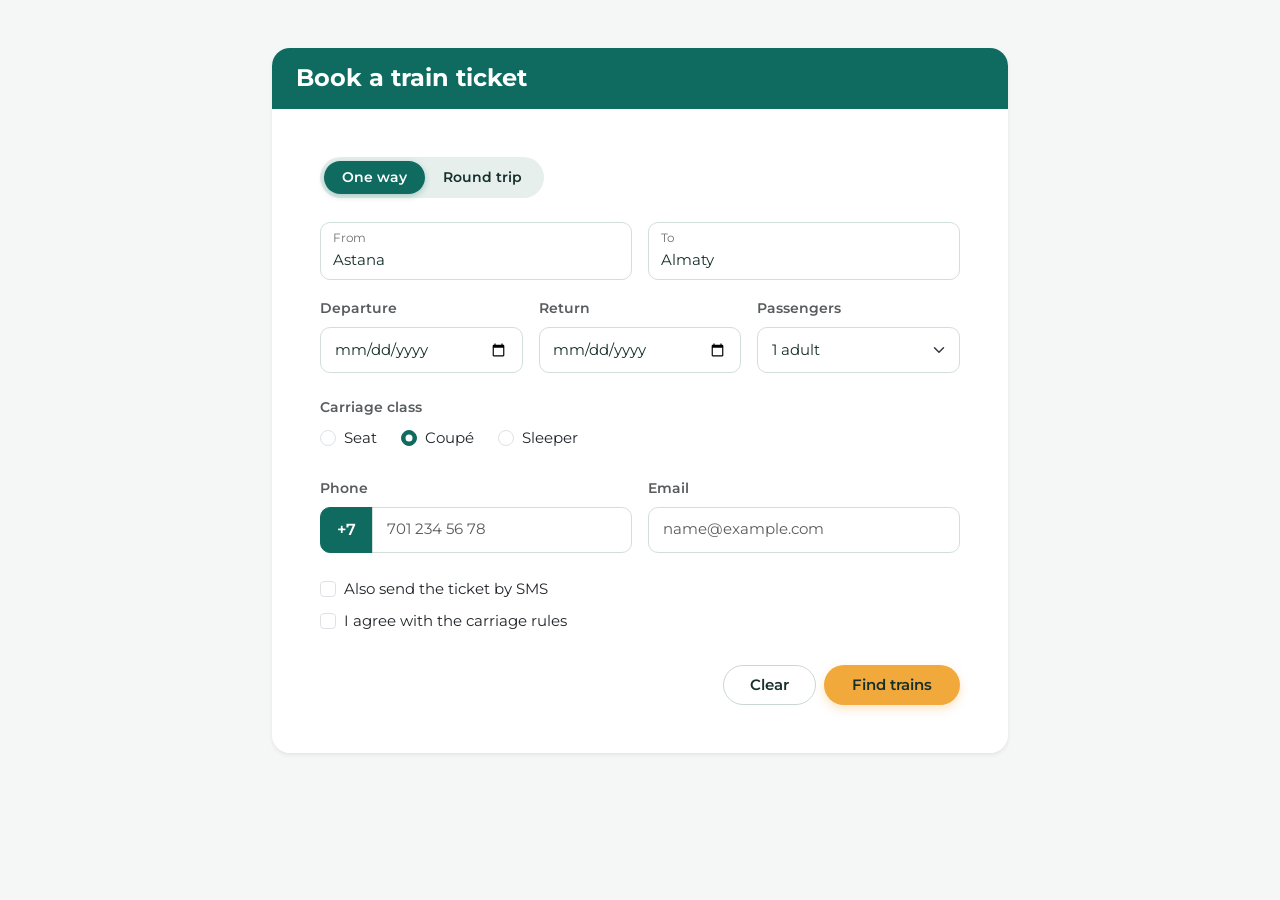
==== task1.html @ da3e268d "Assignment 4: Forms and Validation (tasks 1-3, styles, report)" ====
<!DOCTYPE html>
<html lang="en">
<head>
  <meta charset="UTF-8">
  <meta name="viewport" content="width=device-width, initial-scale=1.0">
  <title>Task 1 - Book a Train Ticket</title>
  <!-- Google Fonts: Montserrat -->
  <link rel="preconnect" href="https://fonts.googleapis.com">
  <link rel="preconnect" href="https://fonts.gstatic.com" crossorigin>
  <link href="https://fonts.googleapis.com/css2?family=Montserrat:wght@400;500;600;700&display=swap" rel="stylesheet">
  <!-- Bootstrap 5.3 CSS -->
  <link href="https://cdn.jsdelivr.net/npm/bootstrap@5.3.3/dist/css/bootstrap.min.css" rel="stylesheet">
  <!-- Custom CSS -->
  <link rel="stylesheet" href="style1.css">
</head>
<body class="py-4 py-md-5">
  <div class="container my-auto">
    <div class="row justify-content-center">
      <div class="col-12 col-md-10 col-lg-8">
        
        <div class="card ticket-card shadow-sm border-0">
          <!-- Card Header -->
          <div class="card-header ticket-header py-3 px-4">
            <h1 class="h4 mb-0 fw-bold">Book a train ticket</h1>
          </div>

          <!-- Card Body -->
          <div class="card-body p-4 p-md-5">
            <form id="trainForm" action="#" method="get">

              <!-- Trip Type Radio Pills -->
              <div class="mb-4">
                <div class="trip-type-group" role="radiogroup" aria-label="Trip Type">
                  <input type="radio" class="btn-check" name="tripType" id="oneWay" value="one-way" checked>
                  <label class="btn trip-btn" for="oneWay">One way</label>

                  <input type="radio" class="btn-check" name="tripType" id="roundTrip" value="round-trip">
                  <label class="btn trip-btn" for="roundTrip">Round trip</label>
                </div>
              </div>

              <!-- From / To (Floating Labels) -->
              <div class="row g-3 mb-3">
                <div class="col-12 col-md-6">
                  <div class="form-floating">
                    <input type="text" class="form-control" id="fromCity" name="fromCity" placeholder="From" value="Astana" required>
                    <label for="fromCity">From</label>
                  </div>
                </div>
                <div class="col-12 col-md-6">
                  <div class="form-floating">
                    <input type="text" class="form-control" id="toCity" name="toCity" placeholder="To" value="Almaty" required>
                    <label for="toCity">To</label>
                  </div>
                </div>
              </div>

              <!-- Departure / Return / Passengers -->
              <div class="row g-3 mb-4">
                <div class="col-12 col-md-4">
                  <label for="departureDate" class="form-label text-muted small fw-semibold">Departure</label>
                  <input type="date" class="form-control form-control-custom" id="departureDate" name="departureDate" required>
                </div>
                <div class="col-12 col-md-4">
                  <label for="returnDate" class="form-label text-muted small fw-semibold">Return</label>
                  <input type="date" class="form-control form-control-custom" id="returnDate" name="returnDate">
                </div>
                <div class="col-12 col-md-4">
                  <label for="passengers" class="form-label text-muted small fw-semibold">Passengers</label>
                  <select class="form-select form-control-custom" id="passengers" name="passengers" required>
                    <option value="1" selected>1 adult</option>
                    <option value="2">2 adults</option>
                    <option value="3">3 adults</option>
                    <option value="4">4 adults</option>
                    <option value="5">5 adults</option>
                    <option value="6">6 adults</option>
                  </select>
                </div>
              </div>

              <!-- Carriage Class Radio Group -->
              <div class="mb-4">
                <label class="form-label text-muted small fw-semibold d-block mb-2">Carriage class</label>
                <div class="d-flex flex-wrap gap-4">
                  <div class="form-check custom-radio">
                    <input class="form-check-input" type="radio" name="carriageClass" id="classSeat" value="seat" required>
                    <label class="form-check-label" for="classSeat">Seat</label>
                  </div>
                  <div class="form-check custom-radio">
                    <input class="form-check-input" type="radio" name="carriageClass" id="classCoupe" value="coupe" checked required>
                    <label class="form-check-label" for="classCoupe">Coupé</label>
                  </div>
                  <div class="form-check custom-radio">
                    <input class="form-check-input" type="radio" name="carriageClass" id="classSleeper" value="sleeper" required>
                    <label class="form-check-label" for="classSleeper">Sleeper</label>
                  </div>
                </div>
              </div>

              <!-- Phone and Email -->
              <div class="row g-3 mb-4">
                <div class="col-12 col-md-6">
                  <label for="phoneInput" class="form-label text-muted small fw-semibold">Phone</label>
                  <div class="input-group">
                    <span class="input-group-text country-code" id="phonePrefix">+7</span>
                    <input type="tel" class="form-control form-control-custom" id="phoneInput" name="phone" placeholder="701 234 56 78" aria-describedby="phonePrefix" required>
                  </div>
                </div>
                <div class="col-12 col-md-6">
                  <label for="emailInput" class="form-label text-muted small fw-semibold">Email</label>
                  <input type="email" class="form-control form-control-custom" id="emailInput" name="email" placeholder="name@example.com" required>
                </div>
              </div>

              <!-- Checkboxes -->
              <div class="mb-4">
                <div class="form-check custom-checkbox mb-2">
                  <input class="form-check-input" type="checkbox" id="smsTicket" name="smsTicket">
                  <label class="form-check-label" for="smsTicket">
                    Also send the ticket by SMS
                  </label>
                </div>
                <div class="form-check custom-checkbox">
                  <input class="form-check-input" type="checkbox" id="agreeRules" name="agreeRules" required>
                  <label class="form-check-label" for="agreeRules">
                    I agree with the carriage rules
                  </label>
                </div>
              </div>

              <!-- Action Buttons -->
              <!-- Notice: HTML order has Clear first, Find trains second.
                   On mobile (<sm): Find trains is order-1 (above), Clear is order-2 (below).
                   On desktop (>=sm): Clear is order-sm-1 (left), Find trains is order-sm-2 (right). -->
              <div class="d-flex flex-column flex-sm-row justify-content-sm-end gap-2 pt-2">
                <button type="reset" class="btn btn-ticket-clear order-2 order-sm-1">Clear</button>
                <button type="submit" class="btn btn-ticket-find order-1 order-sm-2">Find trains</button>
              </div>

            </form>
          </div>
        </div>

      </div>
    </div>
  </div>
</body>
</html>
---- style1.css ----
/* Task 1 Custom CSS: Train Ticket Booking */
:root {
  --teal-primary: #0F6B5F;
  --amber-accent: #F2A93B;
  --dark-green: #16302B;
  --bg-page: #F4F7F5;
  --border-tint: #E6EFEC;
  --font-family: 'Montserrat', sans-serif;
}

body {
  font-family: var(--font-family);
  background-color: var(--bg-page);
  color: var(--dark-green);
  min-height: 100vh;
}

/* Card Styling */
.ticket-card {
  border-radius: 18px;
  overflow: hidden;
  background-color: #ffffff;
  box-shadow: 0 10px 30px rgba(22, 48, 43, 0.08);
  border: 1px solid var(--border-tint);
}

.ticket-header {
  background-color: var(--teal-primary);
  color: #ffffff;
  border-bottom: none;
}

/* Trip Type Segmented Buttons */
.trip-type-group {
  display: inline-flex;
  background-color: var(--border-tint);
  padding: 4px;
  border-radius: 24px;
}

.trip-btn {
  border-radius: 20px !important;
  font-weight: 600;
  font-size: 0.9rem;
  padding: 6px 18px;
  color: var(--dark-green);
  border: none;
  transition: all 0.2s ease-in-out;
}

.btn-check:checked + .trip-btn {
  background-color: var(--teal-primary) !important;
  color: #ffffff !important;
  box-shadow: 0 2px 6px rgba(15, 107, 95, 0.3);
}

/* Inputs, Selects, and Floating Labels */
.form-control, .form-select {
  border-radius: 10px;
  border: 1px solid #d2ded9;
  font-family: var(--font-family);
  font-size: 0.95rem;
  color: var(--dark-green);
  padding: 0.65rem 0.85rem;
}

.form-control:focus, .form-select:focus {
  border-color: var(--teal-primary);
  box-shadow: 0 0 0 0.2rem rgba(15, 107, 95, 0.2);
}

.form-floating > .form-control {
  border-radius: 10px;
}

.form-floating > label {
  color: #6c757d;
  font-size: 0.9rem;
}

/* Input Group country code */
.country-code {
  background-color: var(--teal-primary);
  color: #ffffff;
  font-weight: 600;
  border-top-left-radius: 10px;
  border-bottom-left-radius: 10px;
  border: 1px solid var(--teal-primary);
  padding-left: 1rem;
  padding-right: 1rem;
}

/* Custom Radios & Checkboxes */
.form-check-input:checked {
  background-color: var(--teal-primary);
  border-color: var(--teal-primary);
}

.form-check-input:focus {
  border-color: var(--teal-primary);
  box-shadow: 0 0 0 0.2rem rgba(15, 107, 95, 0.2);
}

.custom-radio .form-check-label,
.custom-checkbox .form-check-label {
  font-size: 0.92rem;
  cursor: pointer;
  user-select: none;
}

/* Action Buttons */
.btn-ticket-clear {
  border-radius: 20px;
  padding: 8px 26px;
  font-weight: 600;
  font-size: 0.95rem;
  border: 1px solid #cbd7d2;
  background-color: #ffffff;
  color: var(--dark-green);
  transition: all 0.2s ease-in-out;
}

.btn-ticket-clear:hover, .btn-ticket-clear:focus {
  background-color: var(--border-tint);
  border-color: #b5c7c0;
  color: var(--dark-green);
}

.btn-ticket-find {
  border-radius: 20px;
  padding: 8px 28px;
  font-weight: 600;
  font-size: 0.95rem;
  border: none;
  background-color: var(--amber-accent);
  color: var(--dark-green);
  box-shadow: 0 4px 10px rgba(242, 169, 59, 0.3);
  transition: all 0.2s ease-in-out;
}

.btn-ticket-find:hover, .btn-ticket-find:focus {
  background-color: #e59c2e;
  color: var(--dark-green);
  box-shadow: 0 6px 14px rgba(242, 169, 59, 0.4);
}

/* Mobile specific refinements */
@media (max-width: 576px) {
  body {
    padding-top: 1rem !important;
    padding-bottom: 1rem !important;
  }
  .ticket-card {
    border-radius: 14px;
  }
  .ticket-header {
    padding: 0.75rem 1rem !important;
  }
  .ticket-header h1 {
    font-size: 1.15rem !important;
  }
  .card-body {
    padding: 1rem !important;
  }
  .mb-4 {
    margin-bottom: 0.85rem !important;
  }
  .mb-3 {
    margin-bottom: 0.85rem !important;
  }
  .form-control, .form-select {
    padding: 0.5rem 0.75rem;
    font-size: 0.9rem;
  }
  .btn-ticket-clear, .btn-ticket-find {
    width: 100%;
    text-align: center;
    padding: 8px 16px;
  }
}
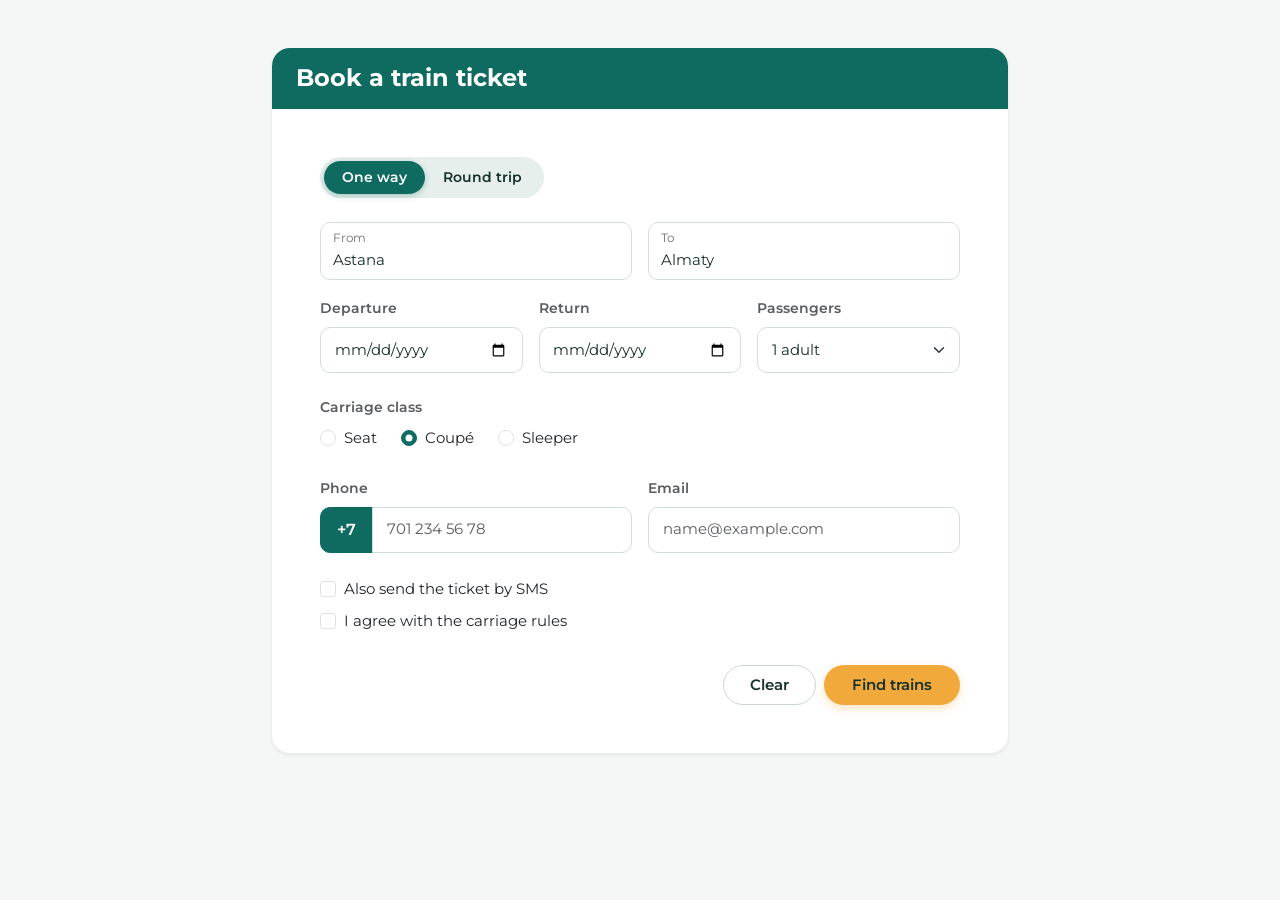
==== commit 2898be67: "Clean up formatting and indentation in all HTML files" ====
--- a/task1.html
+++ b/task1.html
@@ -4,13 +4,10 @@
   <meta charset="UTF-8">
   <meta name="viewport" content="width=device-width, initial-scale=1.0">
   <title>Task 1 - Book a Train Ticket</title>
-  <!-- Google Fonts: Montserrat -->
   <link rel="preconnect" href="https://fonts.googleapis.com">
   <link rel="preconnect" href="https://fonts.gstatic.com" crossorigin>
   <link href="https://fonts.googleapis.com/css2?family=Montserrat:wght@400;500;600;700&display=swap" rel="stylesheet">
-  <!-- Bootstrap 5.3 CSS -->
   <link href="https://cdn.jsdelivr.net/npm/bootstrap@5.3.3/dist/css/bootstrap.min.css" rel="stylesheet">
-  <!-- Custom CSS -->
   <link rel="stylesheet" href="style1.css">
 </head>
 <body class="py-4 py-md-5">
@@ -19,16 +16,13 @@
       <div class="col-12 col-md-10 col-lg-8">
         
         <div class="card ticket-card shadow-sm border-0">
-          <!-- Card Header -->
           <div class="card-header ticket-header py-3 px-4">
             <h1 class="h4 mb-0 fw-bold">Book a train ticket</h1>
           </div>
 
-          <!-- Card Body -->
           <div class="card-body p-4 p-md-5">
             <form id="trainForm" action="#" method="get">
 
-              <!-- Trip Type Radio Pills -->
               <div class="mb-4">
                 <div class="trip-type-group" role="radiogroup" aria-label="Trip Type">
                   <input type="radio" class="btn-check" name="tripType" id="oneWay" value="one-way" checked>
@@ -39,7 +33,6 @@
                 </div>
               </div>
 
-              <!-- From / To (Floating Labels) -->
               <div class="row g-3 mb-3">
                 <div class="col-12 col-md-6">
                   <div class="form-floating">
@@ -55,7 +48,6 @@
                 </div>
               </div>
 
-              <!-- Departure / Return / Passengers -->
               <div class="row g-3 mb-4">
                 <div class="col-12 col-md-4">
                   <label for="departureDate" class="form-label text-muted small fw-semibold">Departure</label>
@@ -78,7 +70,6 @@
                 </div>
               </div>
 
-              <!-- Carriage Class Radio Group -->
               <div class="mb-4">
                 <label class="form-label text-muted small fw-semibold d-block mb-2">Carriage class</label>
                 <div class="d-flex flex-wrap gap-4">
@@ -97,7 +88,6 @@
                 </div>
               </div>
 
-              <!-- Phone and Email -->
               <div class="row g-3 mb-4">
                 <div class="col-12 col-md-6">
                   <label for="phoneInput" class="form-label text-muted small fw-semibold">Phone</label>
@@ -112,7 +102,6 @@
                 </div>
               </div>
 
-              <!-- Checkboxes -->
               <div class="mb-4">
                 <div class="form-check custom-checkbox mb-2">
                   <input class="form-check-input" type="checkbox" id="smsTicket" name="smsTicket">
@@ -128,10 +117,6 @@
                 </div>
               </div>
 
-              <!-- Action Buttons -->
-              <!-- Notice: HTML order has Clear first, Find trains second.
-                   On mobile (<sm): Find trains is order-1 (above), Clear is order-2 (below).
-                   On desktop (>=sm): Clear is order-sm-1 (left), Find trains is order-sm-2 (right). -->
               <div class="d-flex flex-column flex-sm-row justify-content-sm-end gap-2 pt-2">
                 <button type="reset" class="btn btn-ticket-clear order-2 order-sm-1">Clear</button>
                 <button type="submit" class="btn btn-ticket-find order-1 order-sm-2">Find trains</button>
--- a/style1.css
+++ b/style1.css
@@ -1,4 +1,3 @@
-/* Task 1 Custom CSS: Train Ticket Booking */
 :root {
   --teal-primary: #0F6B5F;
   --amber-accent: #F2A93B;
@@ -15,7 +14,6 @@
   min-height: 100vh;
 }
 
-/* Card Styling */
 .ticket-card {
   border-radius: 18px;
   overflow: hidden;
@@ -30,7 +28,6 @@
   border-bottom: none;
 }
 
-/* Trip Type Segmented Buttons */
 .trip-type-group {
   display: inline-flex;
   background-color: var(--border-tint);
@@ -54,7 +51,6 @@
   box-shadow: 0 2px 6px rgba(15, 107, 95, 0.3);
 }
 
-/* Inputs, Selects, and Floating Labels */
 .form-control, .form-select {
   border-radius: 10px;
   border: 1px solid #d2ded9;
@@ -78,7 +74,6 @@
   font-size: 0.9rem;
 }
 
-/* Input Group country code */
 .country-code {
   background-color: var(--teal-primary);
   color: #ffffff;
@@ -90,7 +85,6 @@
   padding-right: 1rem;
 }
 
-/* Custom Radios & Checkboxes */
 .form-check-input:checked {
   background-color: var(--teal-primary);
   border-color: var(--teal-primary);
@@ -108,7 +102,6 @@
   user-select: none;
 }
 
-/* Action Buttons */
 .btn-ticket-clear {
   border-radius: 20px;
   padding: 8px 26px;
@@ -144,7 +137,6 @@
   box-shadow: 0 6px 14px rgba(242, 169, 59, 0.4);
 }
 
-/* Mobile specific refinements */
 @media (max-width: 576px) {
   body {
     padding-top: 1rem !important;
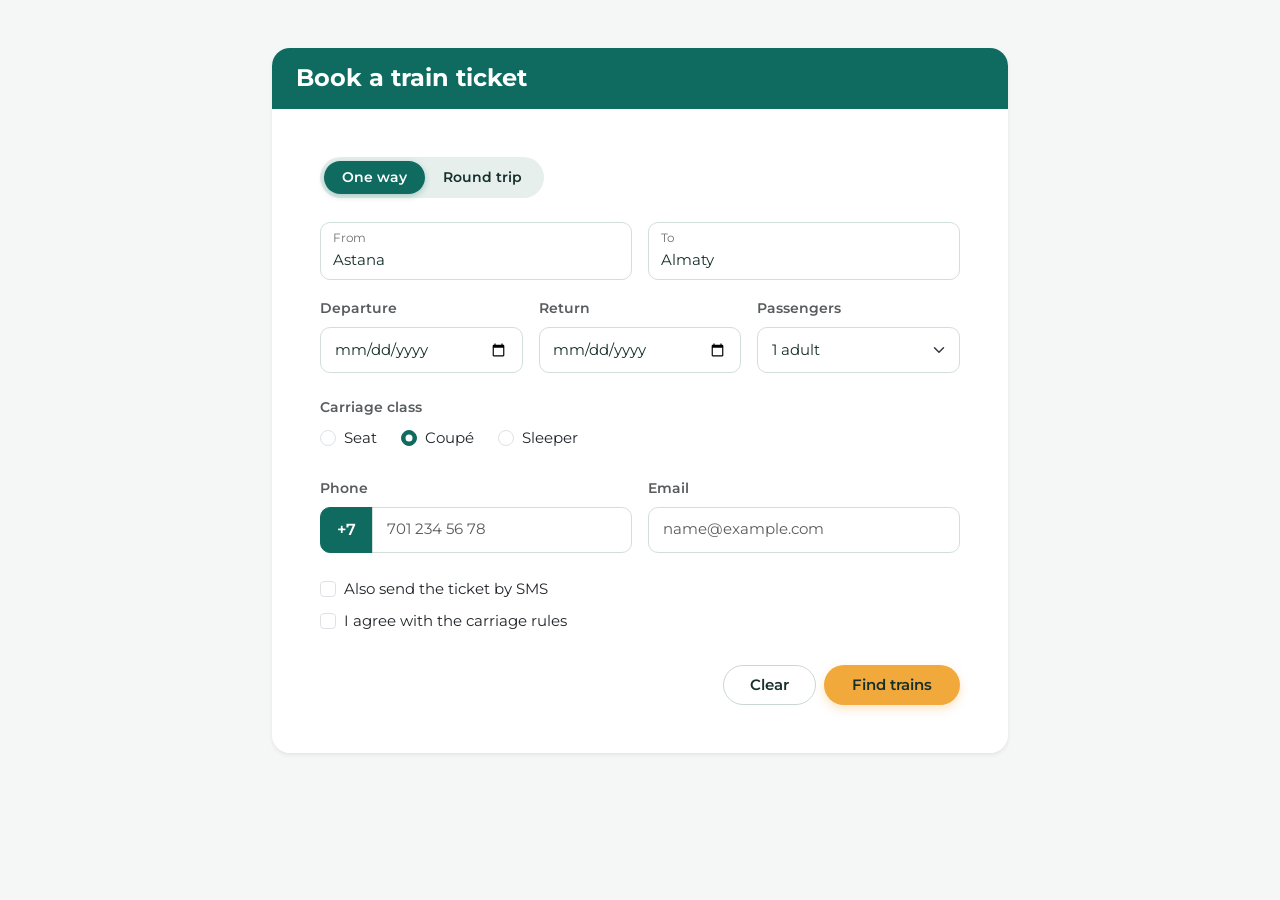
==== commit 7f8a88c8: "Add numeric pattern and inputmode to phone field in task1" ====
--- a/task1.html
+++ b/task1.html
@@ -93,7 +93,7 @@
                   <label for="phoneInput" class="form-label text-muted small fw-semibold">Phone</label>
                   <div class="input-group">
                     <span class="input-group-text country-code" id="phonePrefix">+7</span>
-                    <input type="tel" class="form-control form-control-custom" id="phoneInput" name="phone" placeholder="701 234 56 78" aria-describedby="phonePrefix" required>
+                    <input type="tel" class="form-control form-control-custom" id="phoneInput" name="phone" placeholder="701 234 56 78" aria-describedby="phonePrefix" required pattern="[0-9\s]+" inputmode="numeric">
                   </div>
                 </div>
                 <div class="col-12 col-md-6">
